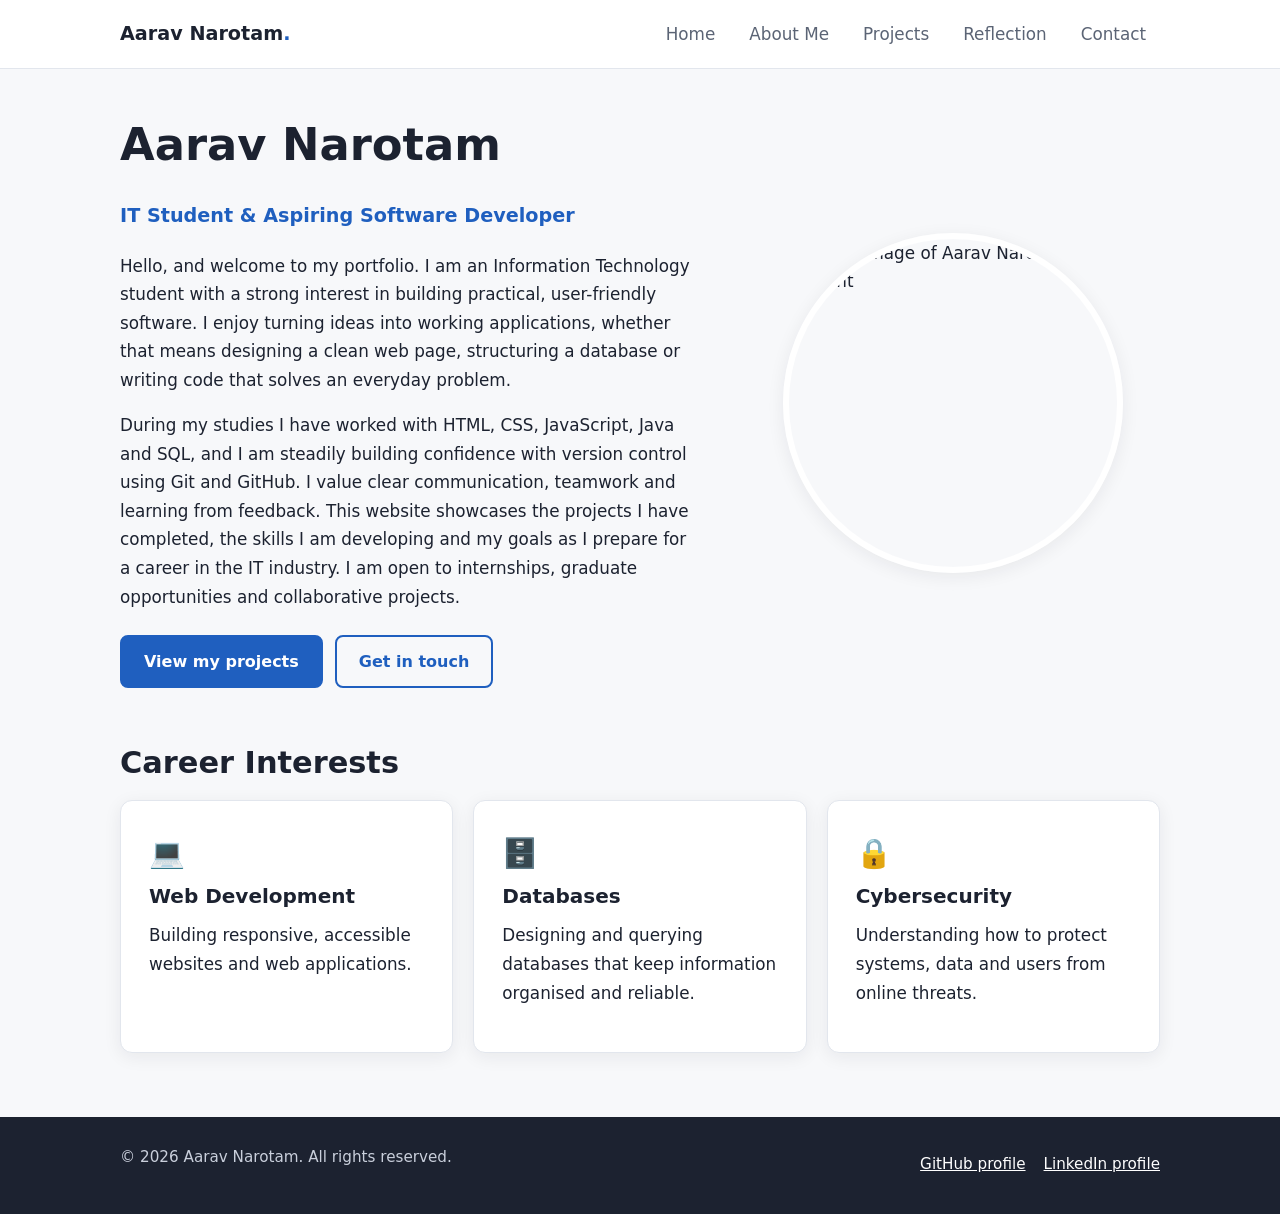
==== index.html @ 61e324c6 "Initial commit" ====
<!DOCTYPE html>
<html lang="en">
<head>
  <meta charset="UTF-8">
  <meta name="viewport" content="width=device-width, initial-scale=1.0">
  <title>Aarav Narotam | IT Student &amp; Aspiring Software Developer</title>
  <meta name="description" content="Portfolio of Aarav Narotam, an IT student and aspiring software developer interested in web development, databases and cybersecurity.">
  <link rel="stylesheet" href="css/style.css">
</head>
<body>
  <a class="skip-link" href="#main">Skip to main content</a>

  <header class="site-header">
    <nav class="container nav-bar" aria-label="Main navigation">
      <a class="logo" href="index.html">Aarav Narotam<span>.</span></a>
      <button class="nav-toggle" aria-label="Open menu" aria-expanded="false" aria-controls="nav-menu">
        <span></span><span></span><span></span>
      </button>
      <ul class="nav-links" id="nav-menu">
        <li><a href="index.html">Home</a></li>
        <li><a href="about.html">About Me</a></li>
        <li><a href="projects.html">Projects</a></li>
        <li><a href="reflection.html">Reflection</a></li>
        <li><a href="contact.html">Contact</a></li>
      </ul>
    </nav>
  </header>

  <main id="main">
    <div class="container">
      <section class="hero">
        <div>
          <h1>Aarav Narotam</h1>
          <p class="tagline">IT Student &amp; Aspiring Software Developer</p>
          <p>
            Hello, and welcome to my portfolio. I am an Information Technology student with a
            strong interest in building practical, user-friendly software. I enjoy turning ideas
            into working applications, whether that means designing a clean web page, structuring
            a database or writing code that solves an everyday problem.
          </p>
          <p>
            During my studies I have worked with HTML, CSS, JavaScript, Java and SQL, and I am
            steadily building confidence with version control using Git and GitHub. I value clear
            communication, teamwork and learning from feedback. This website showcases the projects
            I have completed, the skills I am developing and my goals as I prepare for a career in
            the IT industry. I am open to internships, graduate opportunities and collaborative
            projects.
          </p>
          <div class="btn-row">
            <a class="btn btn-primary" href="projects.html">View my projects</a>
            <a class="btn btn-outline" href="contact.html">Get in touch</a>
          </div>
        </div>
        <div class="hero-image">
          <img src="images/Me.JPEG" width="340" height="340"
               alt="Profile image of Aarav Narotam, IT student">
        </div>
      </section>

      <section class="interests" aria-labelledby="interests-heading">
        <h2 id="interests-heading">Career Interests</h2>
        <div class="interest-grid">
          <article class="card">
            <div class="icon" aria-hidden="true">💻</div>
            <h3>Web Development</h3>
            <p>Building responsive, accessible websites and web applications.</p>
          </article>
          <article class="card">
            <div class="icon" aria-hidden="true">🗄️</div>
            <h3>Databases</h3>
            <p>Designing and querying databases that keep information organised and reliable.</p>
          </article>
          <article class="card">
            <div class="icon" aria-hidden="true">🔒</div>
            <h3>Cybersecurity</h3>
            <p>Understanding how to protect systems, data and users from online threats.</p>
          </article>
        </div>
      </section>
    </div>
  </main>

  <footer class="site-footer">
    <div class="container footer-inner">
      <p>&copy; <span id="year">2026</span> Aarav Narotam. All rights reserved.</p>
      <ul class="footer-links">
        <li><a href="https://github.com/Aarav2108" target="_blank" rel="noopener">GitHub profile</a></li>
        <li><a href="https://www.linkedin.com/in/aarav-narotam-970b0b320/" target="_blank" rel="noopener">LinkedIn profile</a></li>
      </ul>
    </div>
  </footer>

  <script src="js/main.js"></script>
</body>
</html>
---- css/style.css ----
/* ==========================================================
   Portfolio stylesheet – shared by every page
   ========================================================== */

   :root {
    --bg: #f7f8fa;
    --surface: #ffffff;
    --text: #1c2230;
    --muted: #5b6475;
    --primary: #1f5fbf;
    --primary-dark: #17488f;
    --accent: #e8f0fc;
    --border: #e2e6ed;
    --radius: 12px;
    --shadow: 0 4px 18px rgba(28, 34, 48, 0.07);
    --max-width: 1080px;
    --font: "Segoe UI", system-ui, -apple-system, Roboto, Helvetica, Arial, sans-serif;
  }
  
  *,
  *::before,
  *::after {
    box-sizing: border-box;
  }
  
  html {
    scroll-behavior: smooth;
  }
  
  body {
    margin: 0;
    font-family: var(--font);
    font-size: 1.05rem;
    line-height: 1.7;
    color: var(--text);
    background: var(--bg);
  }
  
  img {
    max-width: 100%;
    height: auto;
    display: block;
  }
  
  a {
    color: var(--primary);
  }
  
  a:hover,
  a:focus {
    color: var(--primary-dark);
  }
  
  h1,
  h2,
  h3 {
    line-height: 1.25;
    margin: 0 0 0.6em;
  }
  
  h1 { font-size: clamp(2rem, 5vw, 2.8rem); }
  h2 { font-size: clamp(1.5rem, 3.5vw, 1.9rem); }
  h3 { font-size: 1.25rem; }
  
  p { margin: 0 0 1em; }
  
  .container {
    width: 100%;
    max-width: var(--max-width);
    margin: 0 auto;
    padding: 0 20px;
  }
  
  /* ---------- Skip link (accessibility) ---------- */
  .skip-link {
    position: absolute;
    left: -999px;
    top: 0;
    background: var(--primary);
    color: #fff;
    padding: 8px 14px;
    z-index: 100;
  }
  .skip-link:focus { left: 10px; top: 10px; color: #fff; }
  
  /* ---------- Header & navigation ---------- */
  .site-header {
    position: sticky;
    top: 0;
    z-index: 50;
    background: var(--surface);
    border-bottom: 1px solid var(--border);
  }
  
  .nav-bar {
    display: flex;
    align-items: center;
    justify-content: space-between;
    min-height: 68px;
  }
  
  .logo {
    font-weight: 700;
    font-size: 1.2rem;
    color: var(--text);
    text-decoration: none;
  }
  .logo span { color: var(--primary); }
  
  .nav-links {
    display: flex;
    gap: 6px;
    list-style: none;
    margin: 0;
    padding: 0;
  }
  
  .nav-links a {
    display: block;
    padding: 8px 14px;
    border-radius: 8px;
    color: var(--muted);
    text-decoration: none;
    font-weight: 500;
  }
  
  .nav-links a:hover,
  .nav-links a:focus {
    color: var(--primary);
    background: var(--accent);
  }
  
  .nav-links a.active {
    color: var(--primary);
    background: var(--accent);
    font-weight: 600;
  }
  
  .nav-toggle {
    display: none;
    background: none;
    border: 1px solid var(--border);
    border-radius: 8px;
    padding: 8px 10px;
    cursor: pointer;
  }
  
  .nav-toggle span {
    display: block;
    width: 22px;
    height: 2px;
    margin: 5px 0;
    background: var(--text);
    transition: transform 0.2s, opacity 0.2s;
  }
  
  .nav-toggle[aria-expanded="true"] span:nth-child(1) { transform: translateY(7px) rotate(45deg); }
  .nav-toggle[aria-expanded="true"] span:nth-child(2) { opacity: 0; }
  .nav-toggle[aria-expanded="true"] span:nth-child(3) { transform: translateY(-7px) rotate(-45deg); }
  
  /* ---------- Sections ---------- */
  main { padding: 48px 0 64px; }
  
  .page-header {
    margin-bottom: 32px;
  }
  
  .page-header p {
    color: var(--muted);
    max-width: 680px;
  }
  
  .card {
    background: var(--surface);
    border: 1px solid var(--border);
    border-radius: var(--radius);
    box-shadow: var(--shadow);
    padding: 28px;
    margin-bottom: 24px;
  }
  
  /* ---------- Home hero ---------- */
  .hero {
    display: grid;
    grid-template-columns: 1.4fr 1fr;
    gap: 48px;
    align-items: center;
  }
  
  .hero .tagline {
    font-size: 1.2rem;
    color: var(--primary);
    font-weight: 600;
    margin-bottom: 1em;
  }
  
  .hero-image img {
    width: 100%;
    max-width: 340px;
    margin: 0 auto;
    border-radius: 50%;
    border: 6px solid var(--surface);
    box-shadow: var(--shadow);
  }
  
  .btn-row {
    display: flex;
    flex-wrap: wrap;
    gap: 12px;
    margin-top: 24px;
  }
  
  .btn {
    display: inline-block;
    padding: 11px 22px;
    border-radius: 8px;
    font-weight: 600;
    text-decoration: none;
    border: 2px solid var(--primary);
    cursor: pointer;
    font-size: 1rem;
    font-family: inherit;
  }
  
  .btn-primary { background: var(--primary); color: #fff; }
  .btn-primary:hover, .btn-primary:focus { background: var(--primary-dark); border-color: var(--primary-dark); color: #fff; }
  
  .btn-outline { background: transparent; color: var(--primary); }
  .btn-outline:hover, .btn-outline:focus { background: var(--accent); }
  
  /* ---------- Interest / skill tags ---------- */
  .interests {
    margin-top: 56px;
  }
  
  .interest-grid {
    display: grid;
    grid-template-columns: repeat(auto-fit, minmax(220px, 1fr));
    gap: 20px;
  }
  
  .interest-grid .card { margin-bottom: 0; }
  .interest-grid .icon { font-size: 1.8rem; margin-bottom: 6px; }
  
  .tag-list {
    display: flex;
    flex-wrap: wrap;
    gap: 8px;
    list-style: none;
    padding: 0;
    margin: 0;
  }
  
  .tag-list li {
    background: var(--accent);
    color: var(--primary-dark);
    padding: 4px 12px;
    border-radius: 999px;
    font-size: 0.9rem;
    font-weight: 500;
  }
  
  /* ---------- About ---------- */
  .two-col {
    display: grid;
    grid-template-columns: 1fr 1fr;
    gap: 24px;
  }
  
  .two-col .card { margin-bottom: 0; }
  
  /* ---------- Projects ---------- */
  .project {
    display: grid;
    grid-template-columns: 1fr 1.2fr;
    gap: 28px;
    align-items: start;
  }
  
  .project img {
    border-radius: 8px;
    border: 1px solid var(--border);
  }
  
  .project h3 { margin-bottom: 0.3em; }
  .project .label {
    font-weight: 600;
    font-size: 0.9rem;
    text-transform: uppercase;
    letter-spacing: 0.04em;
    color: var(--muted);
    margin: 16px 0 8px;
  }
  
  /* ---------- Reflection ---------- */
  .reflection h2 {
    font-size: 1.3rem;
    color: var(--primary-dark);
    margin-top: 1.2em;
  }
  .reflection h2:first-child { margin-top: 0; }
  
  /* ---------- Contact ---------- */
  .contact-list {
    list-style: none;
    padding: 0;
    margin: 0;
    display: grid;
    gap: 16px;
  }
  
  .contact-list li {
    display: flex;
    align-items: center;
    gap: 14px;
    flex-wrap: wrap;
  }
  
  .contact-list .icon {
    width: 44px;
    height: 44px;
    flex-shrink: 0;
    display: grid;
    place-items: center;
    background: var(--accent);
    border-radius: 10px;
    font-size: 1.3rem;
  }
  
  .contact-list strong { display: block; }
  
  .copy-btn {
    margin-left: auto;
    padding: 6px 14px;
    font-size: 0.9rem;
  }
  
  .form-group { margin-bottom: 16px; }
  .form-group label { display: block; font-weight: 600; margin-bottom: 6px; }
  .form-group input,
  .form-group textarea {
    width: 100%;
    padding: 10px 12px;
    border: 1px solid var(--border);
    border-radius: 8px;
    font: inherit;
    background: var(--bg);
  }
  .form-group input:focus,
  .form-group textarea:focus {
    outline: 2px solid var(--primary);
    border-color: transparent;
  }
  .form-note { font-size: 0.9rem; color: var(--muted); }
  
  /* ---------- Footer ---------- */
  .site-footer {
    background: var(--text);
    color: #c9cfdb;
    padding: 28px 0;
    font-size: 0.95rem;
  }
  
  .footer-inner {
    display: flex;
    justify-content: space-between;
    align-items: center;
    flex-wrap: wrap;
    gap: 12px;
  }
  
  .site-footer a { color: #fff; }
  .footer-links { display: flex; gap: 18px; list-style: none; margin: 0; padding: 0; }
  
  /* ---------- Responsive: tablet & mobile ---------- */
  @media (max-width: 820px) {
    .nav-toggle { display: block; }
  
    .nav-links {
      display: none;
      position: absolute;
      top: 68px;
      left: 0;
      right: 0;
      flex-direction: column;
      background: var(--surface);
      border-bottom: 1px solid var(--border);
      padding: 10px 20px 16px;
      box-shadow: var(--shadow);
    }
  
    .nav-links.open { display: flex; }
  
    .hero,
    .two-col,
    .project {
      grid-template-columns: 1fr;
    }
  
    .hero-image { order: -1; }
    .hero-image img { max-width: 220px; }
  
    main { padding: 32px 0 48px; }
    .card { padding: 22px; }
  }
  
  @media (max-width: 480px) {
    .copy-btn { margin-left: 58px; }
  }
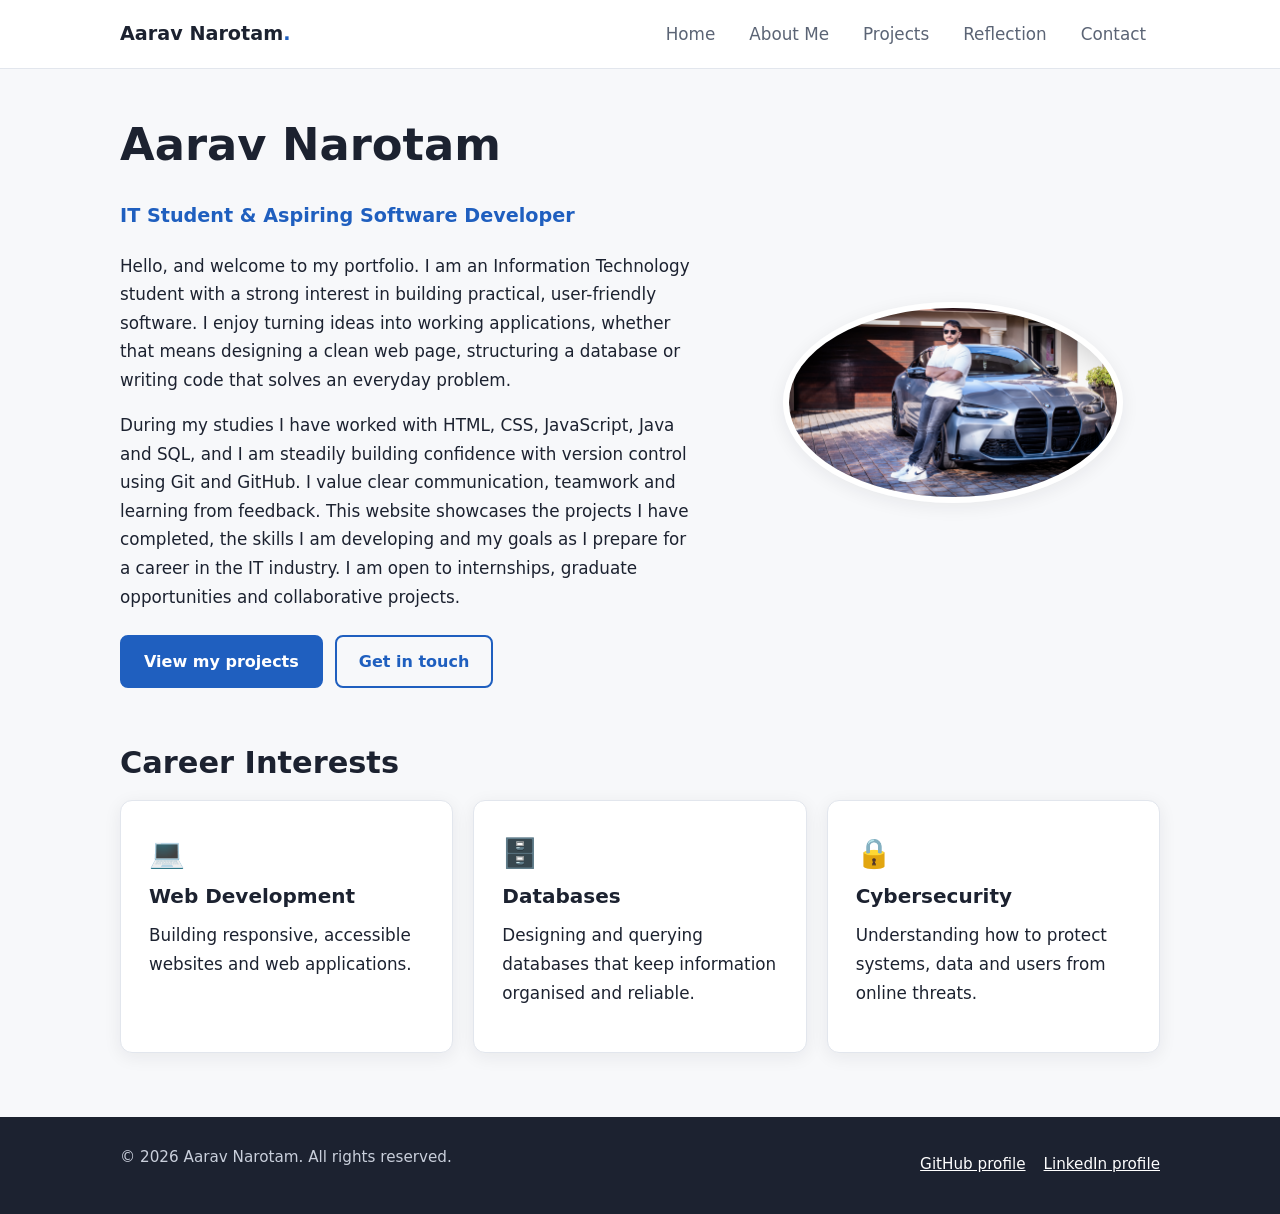
==== commit 13e44ebf: "Update index.html" ====
--- a/index.html
+++ b/index.html
@@ -52,7 +52,7 @@
           </div>
         </div>
         <div class="hero-image">
-          <img src="images/Me.JPEG" width="340" height="340"
+          <img src="Images/Me.JPEG" width="340" height="340"
                alt="Profile image of Aarav Narotam, IT student">
         </div>
       </section>
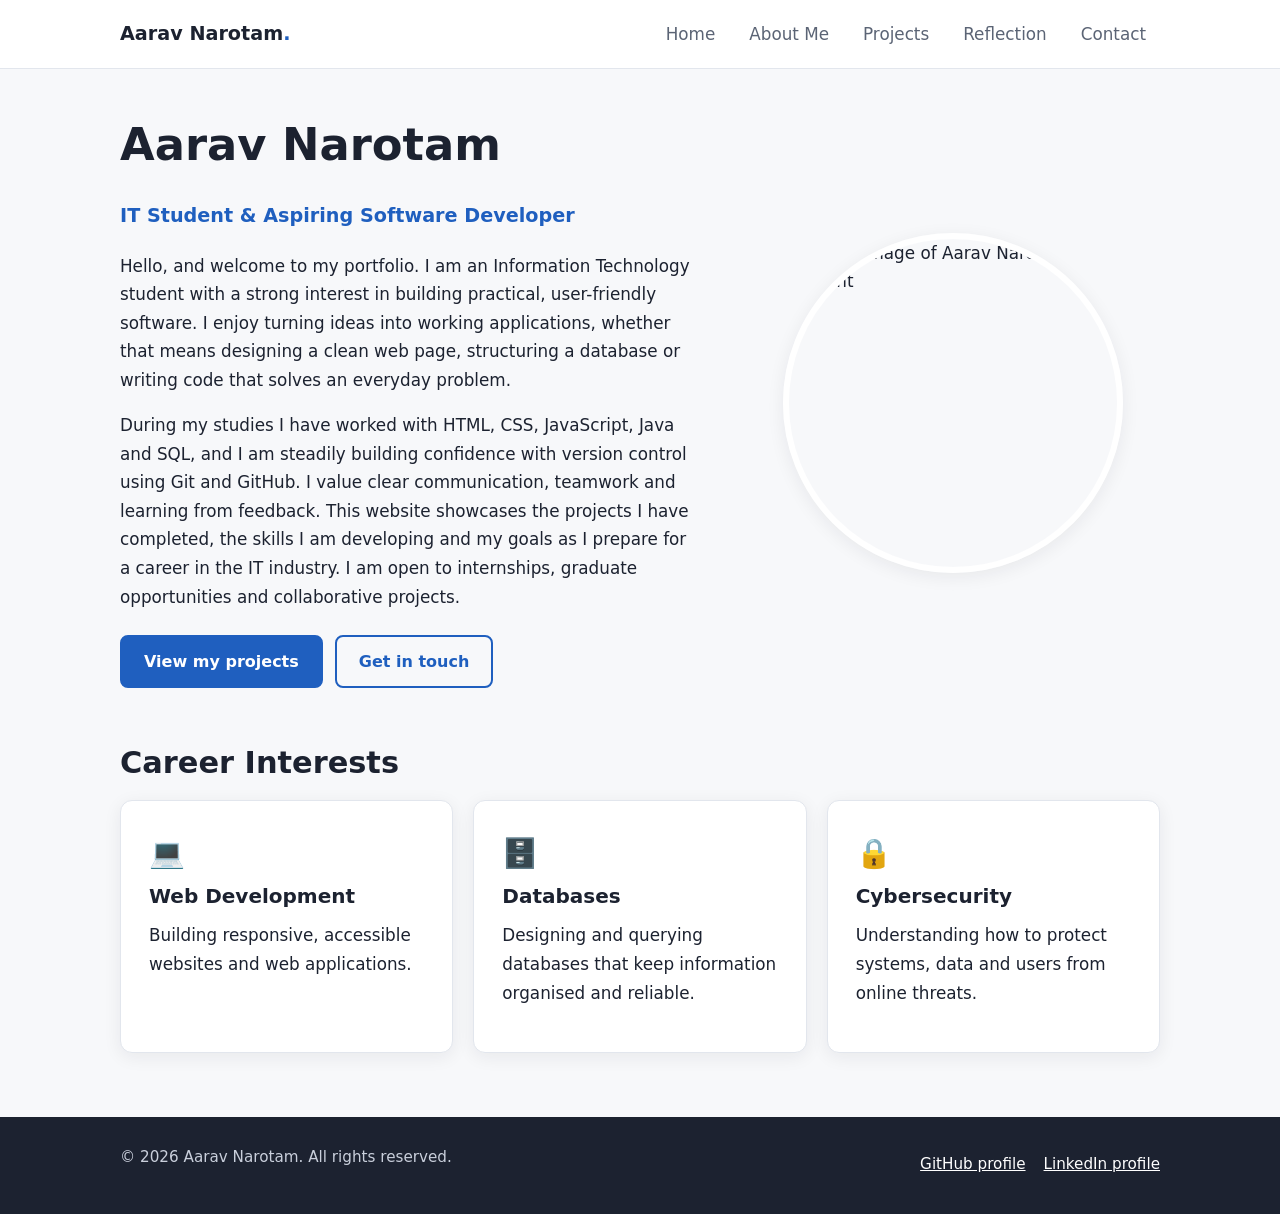
==== commit 5e005d00: "Added file extensions" ====
--- a/index.html
+++ b/index.html
@@ -52,7 +52,7 @@
           </div>
         </div>
         <div class="hero-image">
-          <img src="Images/Me.JPEG" width="340" height="340"
+          <img src="Portfolio/Images/Me.JPEG" width="340" height="340"
                alt="Profile image of Aarav Narotam, IT student">
         </div>
       </section>
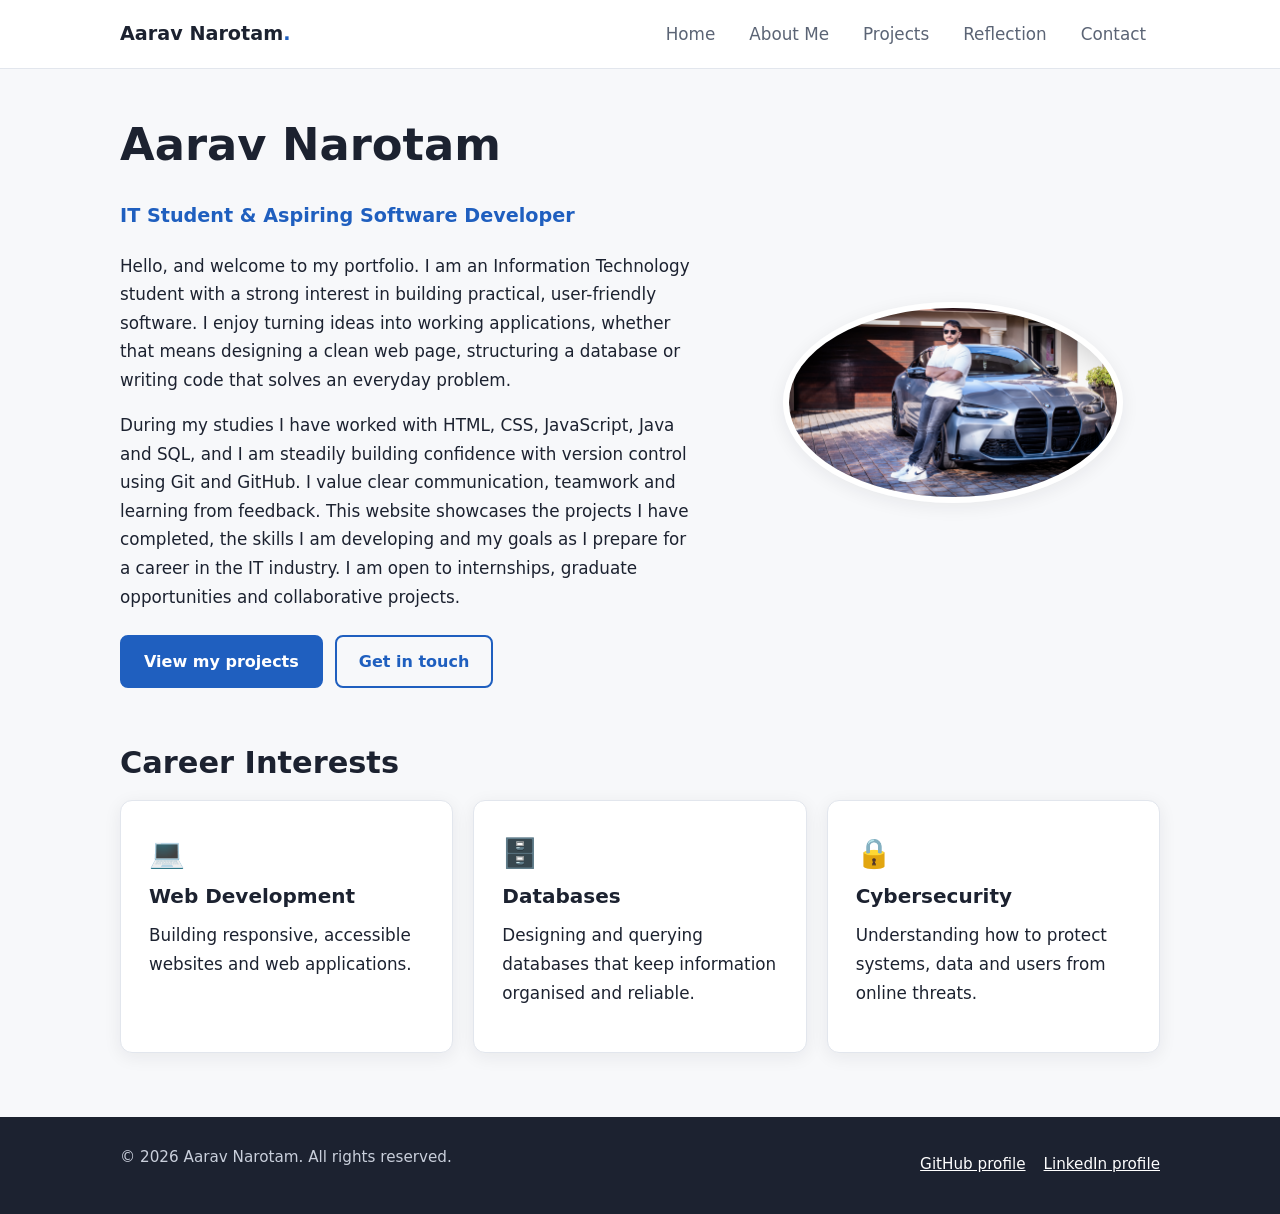
==== commit 882d9a18: "Removed extensions" ====
--- a/index.html
+++ b/index.html
@@ -52,7 +52,7 @@
           </div>
         </div>
         <div class="hero-image">
-          <img src="Portfolio/Images/Me.JPEG" width="340" height="340"
+          <img src="Images/Me.JPEG" width="340" height="340"
                alt="Profile image of Aarav Narotam, IT student">
         </div>
       </section>
